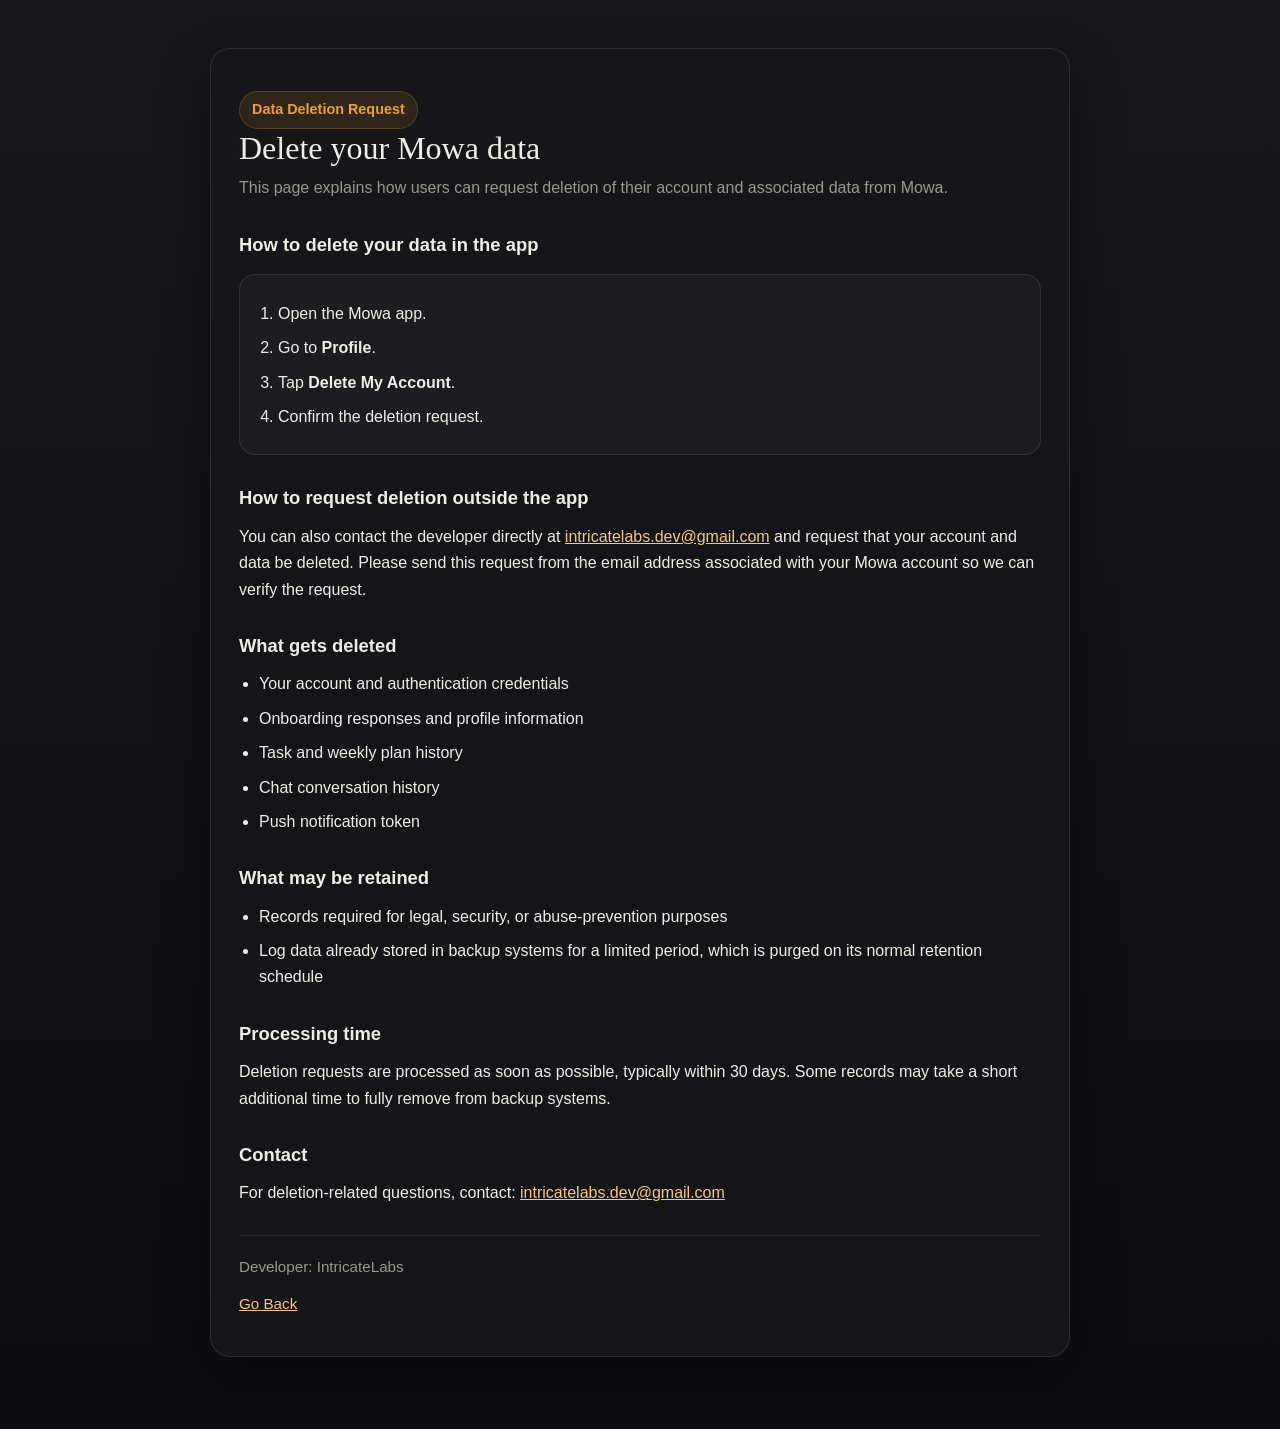
==== mowa/delete-data.html @ 5f6d0f76 "Addition of landing page and mowa privacy policy and data deletion" ====
<!DOCTYPE html>
<html lang="en">
<head>
  <meta charset="UTF-8" />
  <meta name="viewport" content="width=device-width, initial-scale=1.0" />
  <title>Delete My Data - Mowa</title>
  <style>
    :root {
      --bg: #0e0e12;
      --card: #16161b;
      --text: #f0ede4;
      --muted: #9a978c;
      --accent: #ef9f27;
      --border: rgba(255,255,255,0.10);
    }
    * { box-sizing: border-box; }
    body {
      margin: 0;
      font-family: Arial, Helvetica, sans-serif;
      background: linear-gradient(180deg, #16161b 0%, #0e0e12 100%);
      color: var(--text);
      line-height: 1.65;
    }
    .wrap {
      max-width: 900px;
      margin: 0 auto;
      padding: 48px 20px 72px;
    }
    .card {
      background: rgba(22, 22, 27, 0.92);
      border: 1px solid var(--border);
      border-radius: 20px;
      padding: 28px;
      box-shadow: 0 18px 50px rgba(0,0,0,0.35);
    }
    h1 {
      margin: 0 0 8px;
      font-size: 2rem;
      line-height: 1.2;
      font-family: Georgia, serif;
      font-weight: 400;
    }
    h2 {
      margin-top: 28px;
      margin-bottom: 10px;
      font-size: 1.15rem;
    }
    p { margin: 0 0 12px; }
    ul, ol {
      margin: 10px 0 0 20px;
      padding: 0;
    }
    li { margin-bottom: 8px; }
    .muted { color: var(--muted); }
    .pill {
      display: inline-block;
      margin-top: 14px;
      padding: 6px 12px;
      border-radius: 999px;
      background: rgba(239, 159, 39, 0.12);
      color: var(--accent);
      border: 1px solid rgba(239, 159, 39, 0.22);
      font-size: 0.9rem;
      font-weight: 700;
    }
    .notice {
      background: rgba(255,255,255,0.03);
      border: 1px solid var(--border);
      border-radius: 16px;
      padding: 16px 18px;
      margin-top: 14px;
    }
    .footer {
      margin-top: 28px;
      padding-top: 18px;
      border-top: 1px solid var(--border);
      color: var(--muted);
      font-size: 0.95rem;
    }
    a { color: #f5c876; }
  </style>
</head>
<body>
  <div class="wrap">
    <div class="card">
      <span class="pill">Data Deletion Request</span>
      <h1>Delete your Mowa data</h1>
      <p class="muted">
        This page explains how users can request deletion of their account and associated data
        from Mowa.
      </p>
      <h2>How to delete your data in the app</h2>
      <div class="notice">
        <ol>
          <li>Open the Mowa app.</li>
          <li>Go to <strong>Profile</strong>.</li>
          <li>Tap <strong>Delete My Account</strong>.</li>
          <li>Confirm the deletion request.</li>
        </ol>
      </div>
      <h2>How to request deletion outside the app</h2>
      <p>
        You can also contact the developer directly at
        <a href="mailto:intricatelabs.dev@gmail.com">intricatelabs.dev@gmail.com</a>
        and request that your account and data be deleted. Please send this request from the
        email address associated with your Mowa account so we can verify the request.
      </p>
      <h2>What gets deleted</h2>
      <ul>
        <li>Your account and authentication credentials</li>
        <li>Onboarding responses and profile information</li>
        <li>Task and weekly plan history</li>
        <li>Chat conversation history</li>
        <li>Push notification token</li>
      </ul>
      <h2>What may be retained</h2>
      <ul>
        <li>Records required for legal, security, or abuse-prevention purposes</li>
        <li>Log data already stored in backup systems for a limited period, which is purged on its normal retention schedule</li>
      </ul>
      <h2>Processing time</h2>
      <p>
        Deletion requests are processed as soon as possible, typically within 30 days. Some
        records may take a short additional time to fully remove from backup systems.
      </p>
      <h2>Contact</h2>
      <p>
        For deletion-related questions, contact:
        <a href="mailto:intricatelabs.dev@gmail.com">intricatelabs.dev@gmail.com</a>
      </p>
      <div class="footer">
        <p>Developer: IntricateLabs</p>
        <p><a href="../index.html">Go Back</a></p>
      </div>
    </div>
  </div>
</body>
</html>
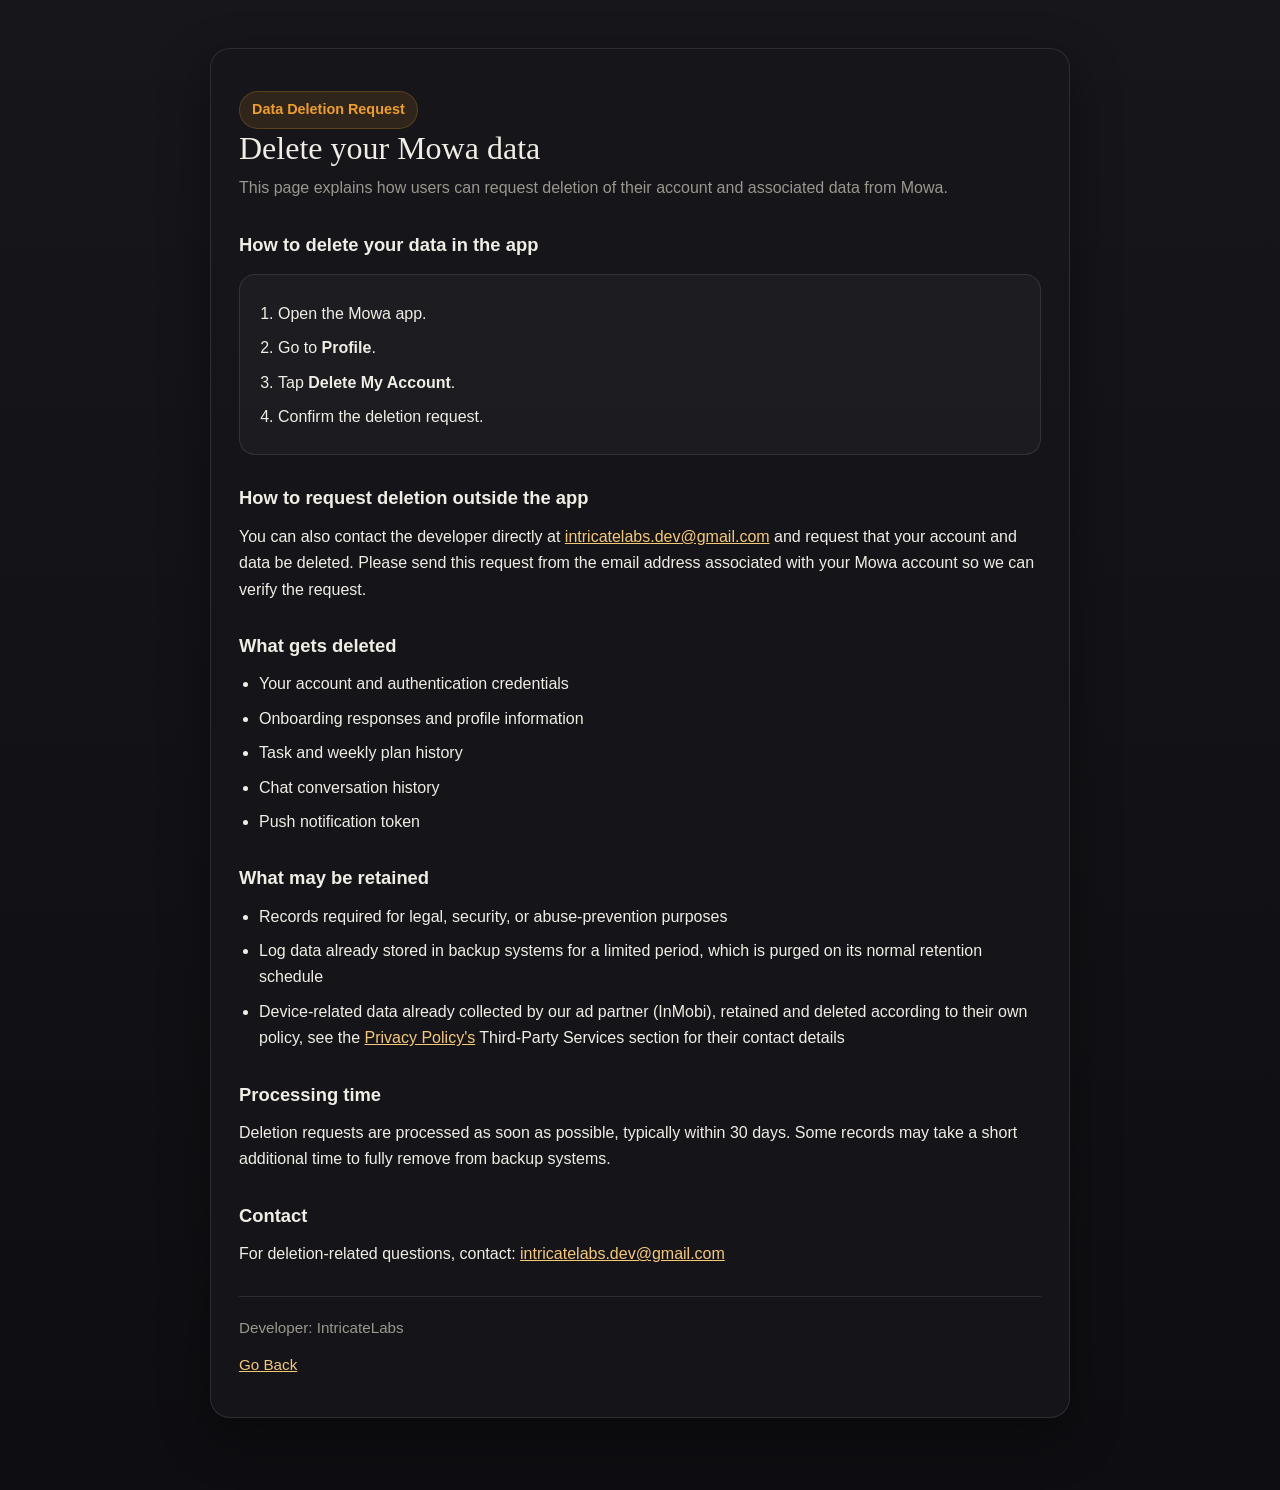
==== commit 93f3cdeb: "Add favicon images and update privacy policy with InMobi data handling details" ====
--- a/mowa/delete-data.html
+++ b/mowa/delete-data.html
@@ -117,6 +117,7 @@
       <ul>
         <li>Records required for legal, security, or abuse-prevention purposes</li>
         <li>Log data already stored in backup systems for a limited period, which is purged on its normal retention schedule</li>
+        <li>Device-related data already collected by our ad partner (InMobi), retained and deleted according to their own policy, see the <a href="privacy-policy.html">Privacy Policy's</a> Third-Party Services section for their contact details</li>
       </ul>
       <h2>Processing time</h2>
       <p>
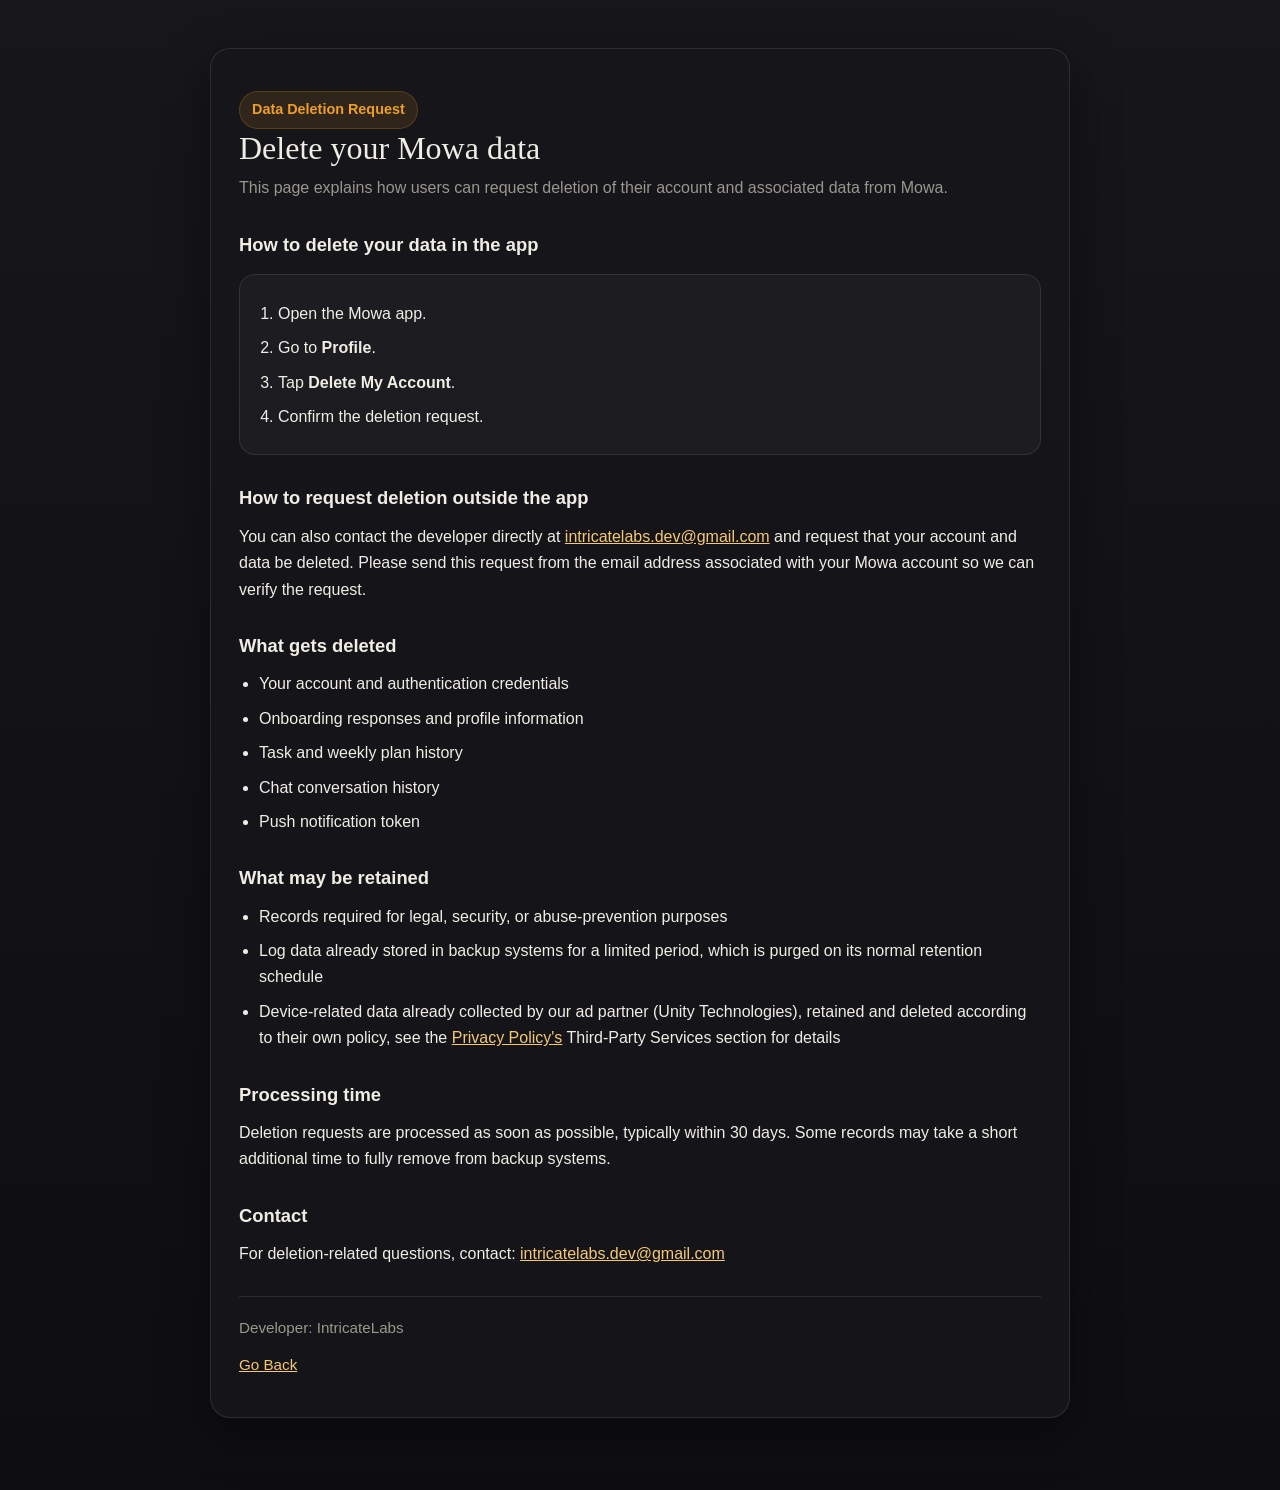
==== commit dc4dedd0: "Update ad partner references from InMobi to Unity Technologies in privacy policy and delete data pag" ====
--- a/mowa/delete-data.html
+++ b/mowa/delete-data.html
@@ -4,6 +4,8 @@
   <meta charset="UTF-8" />
   <meta name="viewport" content="width=device-width, initial-scale=1.0" />
   <title>Delete My Data - Mowa</title>
+    <link rel="icon" type="image/svg+xml" href="../favicon.svg" />
+    <link rel="icon" type="image/png" href="../favicon.png" />
   <style>
     :root {
       --bg: #0e0e12;
@@ -117,7 +119,7 @@
       <ul>
         <li>Records required for legal, security, or abuse-prevention purposes</li>
         <li>Log data already stored in backup systems for a limited period, which is purged on its normal retention schedule</li>
-        <li>Device-related data already collected by our ad partner (InMobi), retained and deleted according to their own policy, see the <a href="privacy-policy.html">Privacy Policy's</a> Third-Party Services section for their contact details</li>
+        <li>Device-related data already collected by our ad partner (Unity Technologies), retained and deleted according to their own policy, see the <a href="privacy-policy.html">Privacy Policy's</a> Third-Party Services section for details</li>
       </ul>
       <h2>Processing time</h2>
       <p>
@@ -136,4 +138,4 @@
     </div>
   </div>
 </body>
-</html>
+</html>
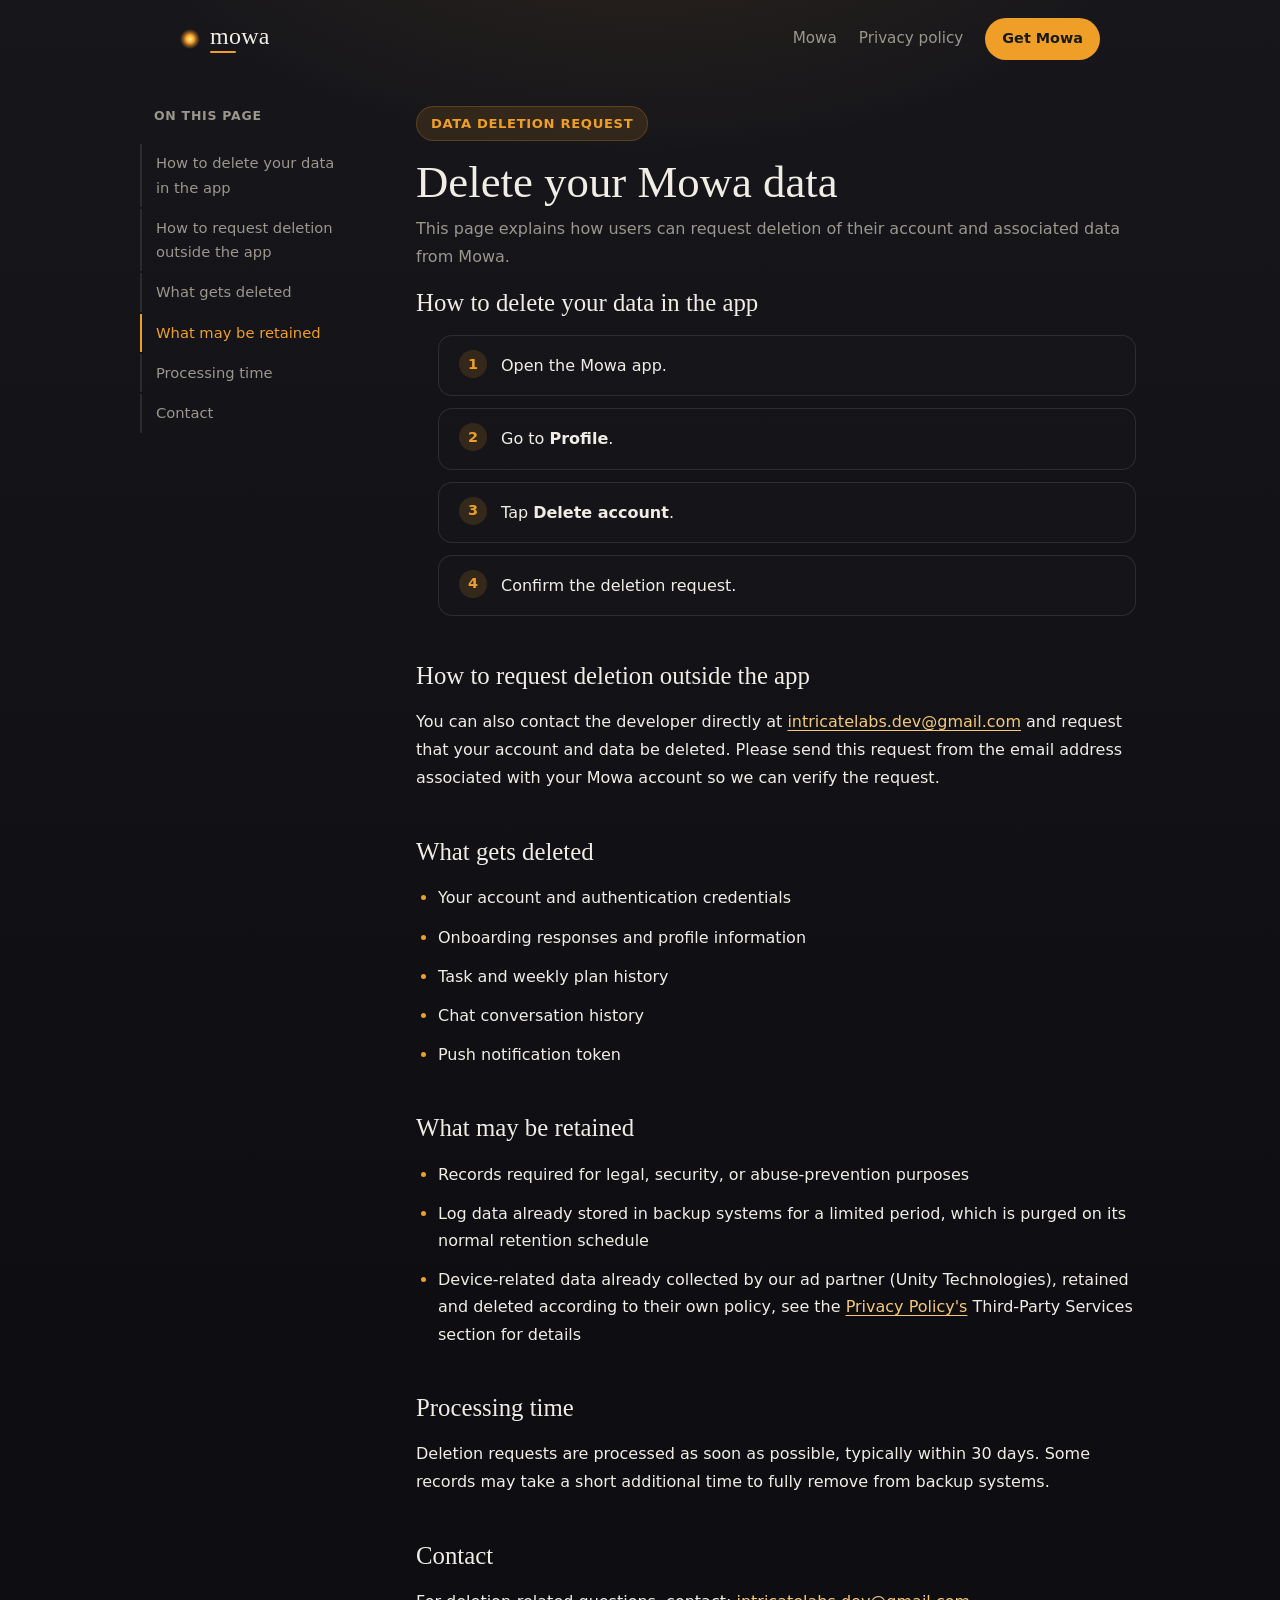
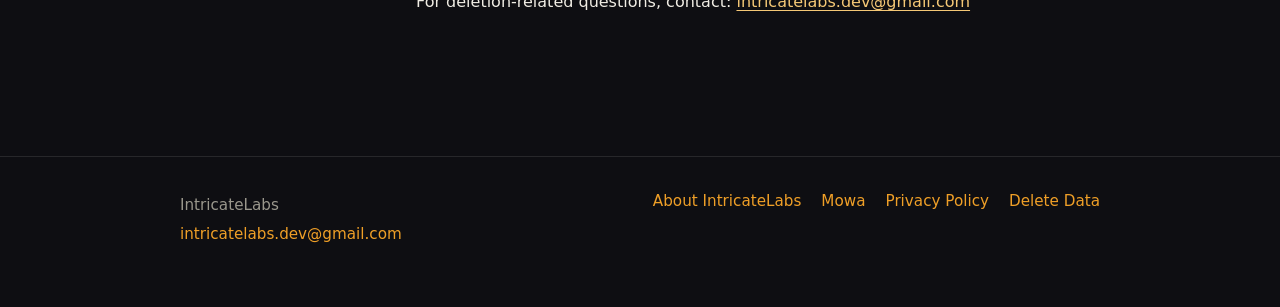
==== commit 04edaaed: "Add Mowa landing page, styles, scripts, and sitemap - Created index.html for Mowa, detailing its fea" ====
--- a/mowa/delete-data.html
+++ b/mowa/delete-data.html
@@ -4,138 +4,124 @@
   <meta charset="UTF-8" />
   <meta name="viewport" content="width=device-width, initial-scale=1.0" />
   <title>Delete My Data - Mowa</title>
-    <link rel="icon" type="image/svg+xml" href="../favicon.svg" />
-    <link rel="icon" type="image/png" href="../favicon.png" />
-  <style>
-    :root {
-      --bg: #0e0e12;
-      --card: #16161b;
-      --text: #f0ede4;
-      --muted: #9a978c;
-      --accent: #ef9f27;
-      --border: rgba(255,255,255,0.10);
-    }
-    * { box-sizing: border-box; }
-    body {
-      margin: 0;
-      font-family: Arial, Helvetica, sans-serif;
-      background: linear-gradient(180deg, #16161b 0%, #0e0e12 100%);
-      color: var(--text);
-      line-height: 1.65;
-    }
-    .wrap {
-      max-width: 900px;
-      margin: 0 auto;
-      padding: 48px 20px 72px;
-    }
-    .card {
-      background: rgba(22, 22, 27, 0.92);
-      border: 1px solid var(--border);
-      border-radius: 20px;
-      padding: 28px;
-      box-shadow: 0 18px 50px rgba(0,0,0,0.35);
-    }
-    h1 {
-      margin: 0 0 8px;
-      font-size: 2rem;
-      line-height: 1.2;
-      font-family: Georgia, serif;
-      font-weight: 400;
-    }
-    h2 {
-      margin-top: 28px;
-      margin-bottom: 10px;
-      font-size: 1.15rem;
-    }
-    p { margin: 0 0 12px; }
-    ul, ol {
-      margin: 10px 0 0 20px;
-      padding: 0;
-    }
-    li { margin-bottom: 8px; }
-    .muted { color: var(--muted); }
-    .pill {
-      display: inline-block;
-      margin-top: 14px;
-      padding: 6px 12px;
-      border-radius: 999px;
-      background: rgba(239, 159, 39, 0.12);
-      color: var(--accent);
-      border: 1px solid rgba(239, 159, 39, 0.22);
-      font-size: 0.9rem;
-      font-weight: 700;
-    }
-    .notice {
-      background: rgba(255,255,255,0.03);
-      border: 1px solid var(--border);
-      border-radius: 16px;
-      padding: 16px 18px;
-      margin-top: 14px;
-    }
-    .footer {
-      margin-top: 28px;
-      padding-top: 18px;
-      border-top: 1px solid var(--border);
-      color: var(--muted);
-      font-size: 0.95rem;
-    }
-    a { color: #f5c876; }
-  </style>
+  <meta name="description" content="How to delete your Mowa account and data, what gets deleted, what may be retained, and how long it takes." />
+  <link rel="canonical" href="https://intricatelabs.site/mowa/delete-data.html" />
+  <link rel="icon" href="../assets/favicon/favicon.ico" sizes="32x32 48x48" />
+  <link rel="icon" href="../assets/favicon/favicon.svg" type="image/svg+xml" />
+  <link rel="apple-touch-icon" href="../assets/favicon/apple-touch-icon.png" />
+  <link rel="stylesheet" href="../site.css" />
+  <script src="../site.js" defer></script>
 </head>
 <body>
-  <div class="wrap">
-    <div class="card">
-      <span class="pill">Data Deletion Request</span>
-      <h1>Delete your Mowa data</h1>
-      <p class="muted">
-        This page explains how users can request deletion of their account and associated data
-        from Mowa.
-      </p>
-      <h2>How to delete your data in the app</h2>
-      <div class="notice">
-        <ol>
-          <li>Open the Mowa app.</li>
-          <li>Go to <strong>Profile</strong>.</li>
-          <li>Tap <strong>Delete My Account</strong>.</li>
-          <li>Confirm the deletion request.</li>
-        </ol>
+  <a class="skip-link" href="#main">Skip to content</a>
+
+  <header class="site-header">
+    <div class="container">
+      <a class="brand" href="./index.html" aria-label="Mowa home"><span class="brand-dot" aria-hidden="true"></span><span class="wordmark">mowa</span></a>
+      <nav class="nav" aria-label="Main">
+        <a href="./index.html">Mowa</a>
+        <a href="./privacy-policy.html">Privacy policy</a>
+        <a class="btn btn-primary btn-small" href="https://play.google.com/store/apps/details?id=com.intricatelabs.mowa">Get Mowa</a>
+      </nav>
+    </div>
+  </header>
+
+  <main id="main">
+    <div class="doc">
+      <nav class="doc-toc" aria-label="On this page">
+        <details>
+          <summary>On this page</summary>
+          <ol>
+            <li><a href="#in-app">How to delete your data in the app</a></li>
+            <li><a href="#outside-app">How to request deletion outside the app</a></li>
+            <li><a href="#deleted">What gets deleted</a></li>
+            <li><a href="#retained">What may be retained</a></li>
+            <li><a href="#processing">Processing time</a></li>
+            <li><a href="#contact">Contact</a></li>
+          </ol>
+        </details>
+      </nav>
+
+      <article class="doc-body">
+        <span class="eyebrow">Data Deletion Request</span>
+        <h1>Delete your Mowa data</h1>
+        <p class="doc-meta">
+          This page explains how users can request deletion of their account and associated data
+          from Mowa.
+        </p>
+
+        <section id="in-app">
+          <h2>How to delete your data in the app</h2>
+          <ol class="doc-steps">
+            <li>Open the Mowa app.</li>
+            <li>Go to <strong>Profile</strong>.</li>
+            <li>Tap <strong>Delete account</strong>.</li>
+            <li>Confirm the deletion request.</li>
+          </ol>
+        </section>
+
+        <section id="outside-app">
+          <h2>How to request deletion outside the app</h2>
+          <p>
+            You can also contact the developer directly at
+            <a href="mailto:intricatelabs.dev@gmail.com">intricatelabs.dev@gmail.com</a>
+            and request that your account and data be deleted. Please send this request from the
+            email address associated with your Mowa account so we can verify the request.
+          </p>
+        </section>
+
+        <section id="deleted">
+          <h2>What gets deleted</h2>
+          <ul>
+            <li>Your account and authentication credentials</li>
+            <li>Onboarding responses and profile information</li>
+            <li>Task and weekly plan history</li>
+            <li>Chat conversation history</li>
+            <li>Push notification token</li>
+          </ul>
+        </section>
+
+        <section id="retained">
+          <h2>What may be retained</h2>
+          <ul>
+            <li>Records required for legal, security, or abuse-prevention purposes</li>
+            <li>Log data already stored in backup systems for a limited period, which is purged on its normal retention schedule</li>
+            <li>Device-related data already collected by our ad partner (Unity Technologies), retained and deleted according to their own policy, see the <a href="./privacy-policy.html#third-party-services">Privacy Policy's</a> Third-Party Services section for details</li>
+          </ul>
+        </section>
+
+        <section id="processing">
+          <h2>Processing time</h2>
+          <p>
+            Deletion requests are processed as soon as possible, typically within 30 days. Some
+            records may take a short additional time to fully remove from backup systems.
+          </p>
+        </section>
+
+        <section id="contact">
+          <h2>Contact</h2>
+          <p>
+            For deletion-related questions, contact:
+            <a href="mailto:intricatelabs.dev@gmail.com">intricatelabs.dev@gmail.com</a>
+          </p>
+        </section>
+      </article>
+    </div>
+  </main>
+
+  <footer class="site-footer">
+    <div class="container">
+      <div>
+        <p>IntricateLabs</p>
+        <p><a href="mailto:intricatelabs.dev@gmail.com">intricatelabs.dev@gmail.com</a></p>
       </div>
-      <h2>How to request deletion outside the app</h2>
-      <p>
-        You can also contact the developer directly at
-        <a href="mailto:intricatelabs.dev@gmail.com">intricatelabs.dev@gmail.com</a>
-        and request that your account and data be deleted. Please send this request from the
-        email address associated with your Mowa account so we can verify the request.
-      </p>
-      <h2>What gets deleted</h2>
-      <ul>
-        <li>Your account and authentication credentials</li>
-        <li>Onboarding responses and profile information</li>
-        <li>Task and weekly plan history</li>
-        <li>Chat conversation history</li>
-        <li>Push notification token</li>
-      </ul>
-      <h2>What may be retained</h2>
-      <ul>
-        <li>Records required for legal, security, or abuse-prevention purposes</li>
-        <li>Log data already stored in backup systems for a limited period, which is purged on its normal retention schedule</li>
-        <li>Device-related data already collected by our ad partner (Unity Technologies), retained and deleted according to their own policy, see the <a href="privacy-policy.html">Privacy Policy's</a> Third-Party Services section for details</li>
-      </ul>
-      <h2>Processing time</h2>
-      <p>
-        Deletion requests are processed as soon as possible, typically within 30 days. Some
-        records may take a short additional time to fully remove from backup systems.
-      </p>
-      <h2>Contact</h2>
-      <p>
-        For deletion-related questions, contact:
-        <a href="mailto:intricatelabs.dev@gmail.com">intricatelabs.dev@gmail.com</a>
-      </p>
-      <div class="footer">
-        <p>Developer: IntricateLabs</p>
-        <p><a href="../index.html">Go Back</a></p>
+      <div class="links">
+        <a href="../index.html">About IntricateLabs</a>
+        <a href="./index.html">Mowa</a>
+        <a href="./privacy-policy.html">Privacy Policy</a>
+        <a href="./delete-data.html">Delete Data</a>
       </div>
     </div>
-  </div>
+  </footer>
 </body>
 </html>
--- a/site.css
+++ b/site.css
@@ -0,0 +1,230 @@
+/* Shared styles for intricatelabs.site. Palette and orb come from the Mowa banner image. */
+:root {
+  --bg: #0e0e12;
+  --surface: #16161b;
+  --text: #f0ede4;
+  --muted: #9a978c;
+  --accent: #ef9f27;
+  --accent-soft: #f5c876;
+  --border: rgba(255, 255, 255, 0.10);
+  --radius: 20px;
+  --serif: Georgia, "Times New Roman", serif;
+  --sans: system-ui, -apple-system, "Segoe UI", Roboto, Arial, sans-serif;
+}
+* { box-sizing: border-box; }
+html { scroll-behavior: smooth; }
+body {
+  margin: 0;
+  font: 16px/1.65 var(--sans);
+  color: var(--text);
+  background:
+    radial-gradient(900px 520px at 50% -8%, rgba(239, 159, 39, 0.11), transparent 62%),
+    linear-gradient(180deg, #16161b 0%, #0e0e12 70%);
+  background-color: var(--bg);
+}
+a { color: var(--accent); text-decoration: none; }
+a:hover { text-decoration: underline; }
+:focus-visible { outline: 2px solid var(--accent-soft); outline-offset: 3px; border-radius: 6px; }
+.container { max-width: 960px; margin: 0 auto; padding: 0 20px; }
+.sr-only { position: absolute; width: 1px; height: 1px; overflow: hidden; clip: rect(0 0 0 0); white-space: nowrap; }
+.skip-link { position: absolute; left: -999px; top: 8px; background: var(--accent); color: #1a1a14; padding: 8px 14px; border-radius: 8px; z-index: 10; }
+.skip-link:focus { left: 12px; }
+
+/* ── Header ───────────────────────────────────────────────────────────────── */
+.site-header { padding: 18px 0; }
+.site-header .container { display: flex; align-items: center; justify-content: space-between; gap: 16px; flex-wrap: wrap; }
+.brand { display: flex; align-items: center; gap: 10px; color: var(--text); }
+.brand:hover { text-decoration: none; }
+.brand-dot { width: 20px; height: 20px; border-radius: 50%; background: radial-gradient(circle closest-side, #feec9b 0%, #f6ac33 38%, rgba(207, 122, 28, 0.6) 68%, rgba(207, 122, 28, 0) 100%); }
+.wordmark { position: relative; padding-bottom: 5px; font-family: var(--serif); font-size: 1.5rem; line-height: 1; letter-spacing: 0.01em; }
+.wordmark::after { content: ""; position: absolute; left: 0; bottom: 0; width: 44%; height: 2px; border-radius: 2px; background: var(--accent); }
+.brand.plain .wordmark { font-size: 1.3rem; }
+.brand.plain .wordmark::after { display: none; }
+.nav { display: flex; align-items: center; gap: 22px; font-size: 0.95rem; flex-wrap: wrap; }
+.nav a { color: var(--muted); }
+.nav a:hover { color: var(--text); text-decoration: none; }
+/* Must come after the two rules above and be at least as specific, or the button text goes grey. */
+.nav a.btn { color: #1a1a14; }
+.nav a.btn:hover { color: #1a1a14; }
+
+/* ── Buttons ──────────────────────────────────────────────────────────────── */
+.btn { display: inline-flex; align-items: center; justify-content: center; gap: 10px; padding: 13px 24px; border-radius: 999px; font-weight: 700; font-size: 1rem; border: 1px solid transparent; transition: transform .15s ease, background .15s ease, box-shadow .2s ease; }
+.btn:hover { text-decoration: none; transform: translateY(-1px); }
+.btn-primary { background: var(--accent); color: #1a1a14; }
+.btn-primary:hover { background: var(--accent-soft); box-shadow: 0 8px 26px rgba(239, 159, 39, 0.28); }
+.btn-ghost { color: var(--text); border-color: var(--border); background: rgba(255, 255, 255, 0.03); }
+.btn-ghost:hover { border-color: rgba(239, 159, 39, 0.45); }
+.btn-small { padding: 8px 16px; font-size: 0.9rem; gap: 8px; }
+
+/* Official Google Play badge: unmodified, at least 28px tall, with clear space of a quarter of its height around it. */
+.badge-link { display: inline-block; line-height: 0; padding: 4px; transition: transform .15s ease; }
+.badge-link:hover { transform: translateY(-2px); }
+.badge-link img { display: block; height: 56px; width: auto; }
+
+/* ── The orb: a soft glow with no hard edge, colours sampled from the banner ─ */
+.orb {
+  --size: 240px;
+  --glow: 1;
+  width: var(--size);
+  aspect-ratio: 1;
+  border-radius: 50%;
+  background: radial-gradient(circle closest-side at 50% 50%,
+    #feec9b 0%, #fddd72 11%, #f6ac33 23%, rgba(207, 122, 28, 0.85) 34%,
+    rgba(160, 85, 16, 0.50) 49%, rgba(120, 60, 14, 0.24) 63%,
+    rgba(90, 45, 12, 0.09) 80%, rgba(90, 45, 12, 0) 100%);
+  opacity: calc(0.45 + 0.55 * var(--glow));
+  animation: breathe 4.8s ease-in-out infinite;
+}
+/* Slow and gentle, but you can actually see it: a 10% swell and a brightness lift. */
+@keyframes breathe {
+  0%, 100% { transform: scale(1); filter: brightness(1); }
+  50% { transform: scale(1.10); filter: brightness(1.18); }
+}
+@media (prefers-reduced-motion: reduce) {
+  .orb { animation: none; }
+  html { scroll-behavior: auto; }
+  .card.interactive, .btn { transition: none; }
+  .phone img, .phone img.is-active { transform: none; transition: opacity .2s ease; }
+}
+
+/* ── Hero ─────────────────────────────────────────────────────────────────── */
+.hero { text-align: center; padding: 28px 0 56px; }
+.hero > * { position: relative; z-index: 1; }
+.hero > .orb { --size: 300px; margin: 0 auto -10px; z-index: 0; }
+.eyebrow { display: inline-block; padding: 6px 14px; border-radius: 999px; background: rgba(239, 159, 39, 0.12); color: var(--accent); border: 1px solid rgba(239, 159, 39, 0.22); font-size: 0.82rem; font-weight: 700; letter-spacing: 0.05em; text-transform: uppercase; }
+h1 { font-family: var(--serif); font-weight: 400; line-height: 1.15; }
+.hero h1 { font-size: clamp(2.2rem, 6.4vw, 3.7rem); line-height: 1.12; margin: 20px auto 18px; max-width: 22ch; text-wrap: balance; }
+.lead { font-size: 1.12rem; color: var(--text); max-width: 40rem; margin: 0 auto 14px; }
+.lead.muted { color: var(--muted); }
+.cta-row { display: flex; gap: 14px; justify-content: center; flex-wrap: wrap; margin-top: 30px; }
+.fineprint { margin-top: 16px; font-size: 0.88rem; color: var(--muted); }
+
+/* ── Sections and cards ───────────────────────────────────────────────────── */
+section { padding: 52px 0; }
+h2 { font-family: var(--serif); font-weight: 400; font-size: clamp(1.6rem, 4vw, 2.1rem); line-height: 1.2; margin: 0 0 12px; }
+.section-intro { color: var(--muted); max-width: 40rem; margin: 0 0 34px; }
+.grid { display: grid; gap: 18px; }
+.grid-3 { grid-template-columns: repeat(auto-fit, minmax(240px, 1fr)); }
+.card { background: rgba(22, 22, 27, 0.92); border: 1px solid var(--border); border-radius: var(--radius); padding: 26px; box-shadow: 0 18px 50px rgba(0, 0, 0, 0.30); }
+.card h3 { margin: 0 0 8px; font-family: var(--serif); font-weight: 400; font-size: 1.15rem; color: var(--accent); }
+.card p { margin: 0; color: var(--text); }
+.card p + p { margin-top: 10px; }
+.card h2 { color: var(--accent); }
+.muted { color: var(--muted); }
+
+/* Interactive cards: lift, amber edge, and a soft light that follows the cursor (site.js sets --x / --y).
+   Hover effects only apply on devices that can hover; touch gets a press effect instead. */
+.card.interactive { position: relative; transition: transform .25s ease, border-color .3s ease, box-shadow .25s ease, background-color .35s ease; }
+.card.interactive > * { position: relative; }
+.card.interactive::before { content: ""; position: absolute; inset: 0; border-radius: inherit; pointer-events: none; opacity: 0; transition: opacity .25s ease;
+  background: radial-gradient(340px circle at var(--x, 50%) var(--y, 0%), rgba(239, 159, 39, 0.15), transparent 45%); }
+@media (hover: hover) {
+  .card.interactive:hover { transform: translateY(-4px); border-color: rgba(239, 159, 39, 0.38); box-shadow: 0 26px 60px rgba(0, 0, 0, 0.5), 0 0 0 1px rgba(239, 159, 39, 0.08); }
+  .card.interactive:hover::before { opacity: 1; }
+}
+.card.interactive:active { transform: scale(0.99); }
+
+/* ── "Sound like you?" and long-form lines ────────────────────────────────── */
+.checklist { list-style: none; margin: 22px 0 0; padding: 0; display: grid; gap: 12px; }
+.checklist li { position: relative; padding: 16px 20px 16px 54px; background: rgba(22, 22, 27, 0.92); border: 1px solid var(--border); border-radius: 16px; }
+.checklist li::before { content: ""; position: absolute; left: 20px; top: 20px; width: 20px; height: 20px; border-radius: 50%; background: radial-gradient(circle closest-side, #feec9b 0%, #f6ac33 38%, rgba(207, 122, 28, 0.6) 68%, rgba(207, 122, 28, 0) 100%); }
+.closing-line { margin: 26px 0 0; max-width: 44rem; font-family: var(--serif); font-size: 1.15rem; }
+.prose p { max-width: 44rem; margin: 0 0 14px; }
+.cite { display: block; margin-top: 8px; font-size: 0.88rem; color: var(--muted); font-style: normal; font-family: var(--sans); }
+
+/* ── Feature explorer ─────────────────────────────────────────────────────── */
+/* Wide screens with a mouse: a list on the left, a phone on the right. Hovering a feature only changes
+   the phone; the text never moves, so it can't fight with reading.
+   Phones and tablets: no hover. Tapping a feature opens its screenshot inline, like an accordion. */
+.explorer { display: grid; gap: 14px; }
+.explorer-list { display: grid; gap: 14px; }
+.explorer-phone { display: none; }
+.feature { display: block; width: 100%; text-align: left; font: inherit; color: inherit; cursor: pointer; appearance: none; padding: 22px 24px; }
+.feature-title { display: block; margin-bottom: 6px; font-family: var(--serif); font-size: 1.15rem; color: var(--accent); }
+.feature-text { display: block; color: var(--text); }
+.feature.is-active { border-color: rgba(239, 159, 39, 0.55); background: rgba(239, 159, 39, 0.07); }
+.feature .inline-shot { display: none; width: min(100%, 320px); height: auto; margin: 16px auto 0; border-radius: 22px; border: 1px solid var(--border); box-shadow: 0 18px 44px rgba(0, 0, 0, 0.5); }
+.feature.is-active .inline-shot { display: block; }
+.phone {
+  --h: min(700px, calc(100vh - 56px));
+  position: relative; height: var(--h); width: calc(var(--h) * 9 / 16); max-width: 100%;
+  margin: 0 auto; border-radius: 30px; border: 1px solid var(--border); background: #070607; overflow: hidden;
+  box-shadow: 0 30px 80px rgba(0, 0, 0, 0.55), 0 0 100px rgba(239, 159, 39, 0.12);
+}
+/* The screenshots are 1080x1920 (9:16), so the frame is 9:16 and nothing is cropped. */
+.phone img {
+  position: absolute; inset: 0; width: 100%; height: 100%; object-fit: contain;
+  opacity: 0; transform: translateY(14px) scale(0.975);
+  transition: opacity .4s ease, transform .4s ease; will-change: opacity, transform;
+}
+/* Leaving is a little quicker than arriving, and the new one slides up slightly as it fades in, so the two overlap as a soft crossfade. */
+.phone img.is-active {
+  opacity: 1; transform: none;
+  transition: opacity .6s ease .03s, transform .75s cubic-bezier(.2, .7, .2, 1) .03s;
+}
+@media (min-width: 860px) {
+  .explorer { grid-template-columns: minmax(0, 1fr) 400px; gap: 44px; align-items: start; }
+  .explorer-phone { display: block; position: sticky; top: 28px; }
+  .feature .inline-shot, .feature.is-active .inline-shot { display: none; }
+}
+
+/* ── Timeline: the glow grows left to right ───────────────────────────────── */
+.timeline { display: grid; grid-template-columns: repeat(auto-fit, minmax(230px, 1fr)); gap: 18px; }
+.step { text-align: center; padding: 30px 22px; overflow: hidden; }
+.step .orb { margin: 0 auto; animation-duration: 6.5s; transition: scale .4s ease; }
+@media (hover: hover) { .step:hover .orb { scale: 1.15; } }
+.step h3 { color: var(--text); margin-top: 6px; }
+.step .when { display: block; font-size: 0.8rem; letter-spacing: 0.06em; text-transform: uppercase; color: var(--accent); margin-bottom: 2px; }
+
+/* ── Founder ──────────────────────────────────────────────────────────────── */
+.quote { font-family: var(--serif); font-style: italic; font-size: 1.1rem; border-left: 2px solid rgba(239, 159, 39, 0.4); padding-left: 18px; margin: 18px 0 0; }
+.chips { display: flex; flex-wrap: wrap; gap: 8px; margin-top: 18px; }
+.chips span { font-size: 0.85rem; color: var(--muted); background: rgba(255, 255, 255, 0.04); border: 1px solid var(--border); border-radius: 8px; padding: 5px 10px; }
+.links-row { display: flex; flex-wrap: wrap; gap: 12px; margin-top: 4px; }
+.links-row a { padding: 10px 20px; border: 1px solid var(--border); border-radius: 999px; background: rgba(255, 255, 255, 0.03); color: var(--text); transition: border-color .2s ease, color .2s ease; }
+.links-row a:hover { border-color: rgba(239, 159, 39, 0.5); color: var(--accent); text-decoration: none; }
+
+/* ── FAQ ──────────────────────────────────────────────────────────────────── */
+.faq details { background: rgba(22, 22, 27, 0.92); border: 1px solid var(--border); border-radius: 16px; padding: 4px 22px; margin-bottom: 12px; transition: border-color .2s ease; }
+.faq details:hover, .faq details[open] { border-color: rgba(239, 159, 39, 0.3); }
+.faq summary { cursor: pointer; padding: 16px 0; font-weight: 600; list-style: none; display: flex; justify-content: space-between; gap: 16px; }
+.faq summary::-webkit-details-marker { display: none; }
+.faq summary::after { content: "+"; color: var(--accent); font-size: 1.3rem; line-height: 1; }
+.faq details[open] summary::after { content: "\2212"; }
+.faq details p { margin: 0 0 16px; color: var(--muted); }
+
+/* ── Document pages (privacy policy, data deletion) ───────────────────────── */
+/* Built for reading: a narrow measure, generous spacing, and a contents list that stays beside the text. */
+.doc { max-width: 1040px; margin: 0 auto; padding: 28px 20px 72px; display: grid; gap: 28px; }
+.doc-toc { font-size: 0.92rem; }
+.doc-toc summary { cursor: pointer; padding: 10px 14px; border: 1px solid var(--border); border-radius: 12px; color: var(--muted); font-weight: 600; list-style: none; }
+.doc-toc summary::-webkit-details-marker { display: none; }
+.doc-toc ol { list-style: none; margin: 10px 0 0; padding: 0; display: grid; gap: 2px; }
+.doc-toc a { display: block; padding: 7px 14px; border-left: 2px solid var(--border); color: var(--muted); }
+.doc-toc a:hover, .doc-toc a.is-current { color: var(--text); border-left-color: var(--accent); text-decoration: none; }
+.doc-toc a.is-current { color: var(--accent); }
+.doc-body { max-width: 720px; min-width: 0; }
+.doc-body h1 { font-size: clamp(2rem, 5vw, 2.8rem); margin: 16px 0 6px; }
+.doc-meta { margin: 0 0 40px; color: var(--muted); }
+.doc-body section { padding: 0; margin: 0 0 44px; scroll-margin-top: 24px; }
+.doc-body h2 { font-family: var(--serif); font-weight: 400; font-size: 1.55rem; line-height: 1.3; margin: 0 0 16px; color: var(--text); }
+.doc-body p { margin: 0 0 16px; line-height: 1.75; }
+.doc-body ul, .doc-body ol { margin: 0 0 16px; padding-left: 22px; }
+.doc-body li { margin-bottom: 12px; line-height: 1.7; }
+.doc-body li::marker { color: var(--accent); }
+.doc-body a { color: var(--accent-soft); text-decoration: underline; text-underline-offset: 3px; }
+.doc-body a:hover { color: var(--accent); }
+.doc-steps { list-style: none; counter-reset: step; margin: 0 0 16px; padding: 0; display: grid; gap: 12px; }
+.doc-steps li { counter-increment: step; position: relative; margin: 0; padding: 16px 20px 16px 62px; background: rgba(22, 22, 27, 0.92); border: 1px solid var(--border); border-radius: 14px; }
+.doc-steps li::before { content: counter(step); position: absolute; left: 20px; top: 14px; width: 28px; height: 28px; display: grid; place-items: center; border-radius: 50%; background: rgba(239, 159, 39, 0.14); color: var(--accent); font-weight: 700; font-size: 0.9rem; }
+@media (min-width: 900px) {
+  .doc { grid-template-columns: 220px minmax(0, 1fr); gap: 56px; }
+  .doc-toc { position: sticky; top: 28px; align-self: start; }
+  .doc-toc summary { pointer-events: none; border: 0; padding: 0 14px 8px; text-transform: uppercase; letter-spacing: 0.06em; font-size: 0.78rem; }
+}
+
+/* ── Footer ───────────────────────────────────────────────────────────────── */
+.site-footer { margin-top: 24px; padding: 32px 0 56px; border-top: 1px solid var(--border); color: var(--muted); font-size: 0.95rem; }
+.site-footer .container { display: flex; justify-content: space-between; gap: 20px; flex-wrap: wrap; }
+.site-footer .links { display: flex; gap: 20px; flex-wrap: wrap; }
+.site-footer p { margin: 4px 0; }
